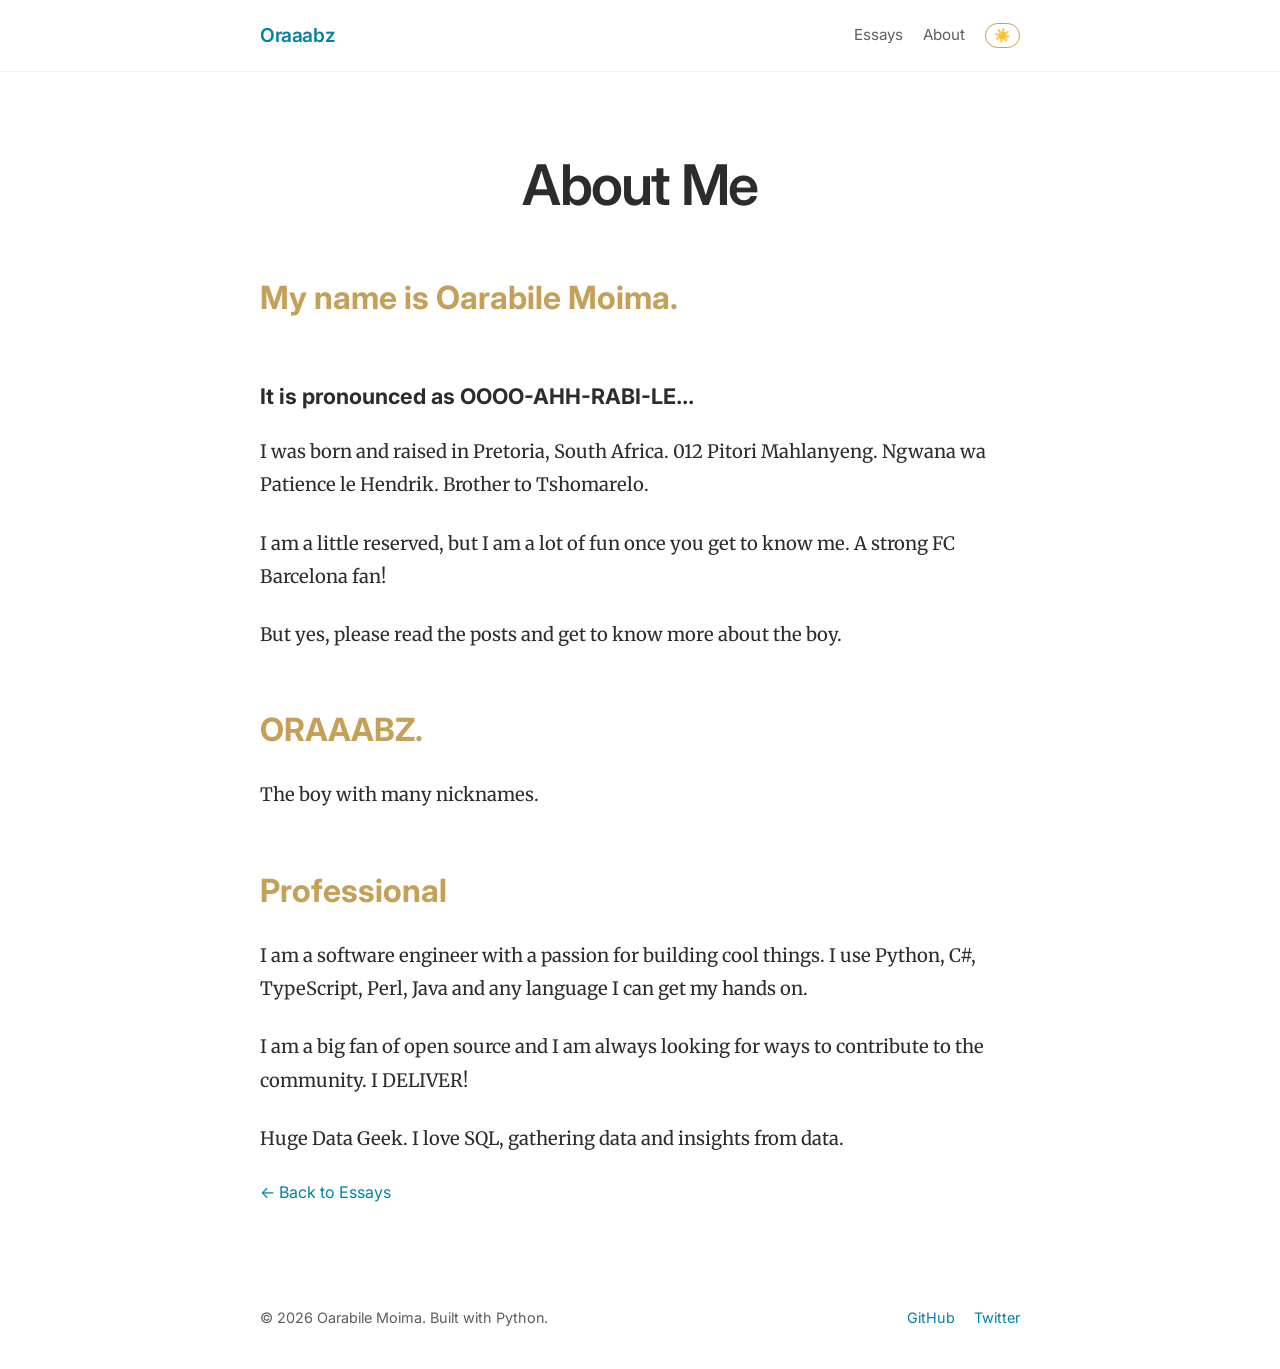
==== public/about.html @ a73c79f1 "Live" ====
<!DOCTYPE html>
<html lang="en">

<head>
    <meta charset="UTF-8">
    <meta name="viewport" content="width=device-width, initial-scale=1.0">
    <title>Oraaabz</title>
    <meta name="description" content="Oarabile Moima's public-facing GitHub Pages site.">
    <link
        href="https://fonts.googleapis.com/css2?family=Inter:wght@300;400;600&family=Merriweather:wght@300;400;700&display=swap"
        rel="stylesheet">
    <link rel="stylesheet" href="/static/css/style.css">
    <script>
        // Check for saved dark mode preference or use system preference
        const currentTheme = localStorage.getItem('theme');
        const systemPrefersDark = window.matchMedia('(prefers-color-scheme: dark)').matches;

        if (currentTheme === 'dark' || (!currentTheme && systemPrefersDark)) {
            document.documentElement.setAttribute('data-theme', 'dark');
        } else {
            document.documentElement.setAttribute('data-theme', 'light');
        }
    </script>
</head>

<body>
    <div class="site-wrapper">
        <header class="site-header glassmorphism">
            <div class="container header-inner">
                <a href="/" class="site-title">Oraaabz</a>
                <nav class="site-nav">
                    <a href="/" class="nav-link">Essays</a>
                    <a href="/about.html" class="nav-link">About</a>
                    <button id="theme-toggle" class="theme-toggle-btn" aria-label="Toggle Dark Mode">
                        <span class="sun-icon">☀️</span>
                        <span class="moon-icon">🌙</span>
                    </button>
                </nav>
            </div>
        </header>

        <main class="site-content">
            <div class="container fade-in">
                
<article class="post-full fade-in">
    <header class="post-header text-center">
        <div class="post-meta">
            <span class="post-date"></span>
            
        </div>
        <h1 class="post-title-main">About Me</h1>
        
    </header>

    <div class="post-body">
        <h2>My name is Oarabile Moima.</h2>
<h3>It is pronounced as OOOO-AHH-RABI-LE...</h3>
<p>I was born and raised in Pretoria, South Africa.
012 Pitori Mahlanyeng.
Ngwana wa Patience le Hendrik.
Brother to Tshomarelo.</p>
<p>I am a little reserved, but I am a lot of fun once you get to know me.
A strong FC Barcelona fan!</p>
<p>But yes, please read the posts and get to know more about the boy.</p>
<h2>ORAAABZ.</h2>
<p>The boy with many nicknames.</p>
<h2>Professional</h2>
<p>I am a software engineer with a passion for building cool things.
I use Python, C#, TypeScript, Perl, Java and any language I can get my hands on.</p>
<p>I am a big fan of open source and I am always looking for ways to contribute to the community.
I DELIVER!</p>
<p>Huge Data Geek.
I love SQL, gathering data and insights from data.</p>
    </div>
    
    <div class="post-footer">
        <a href="/" class="back-link"><span class="arrow">&larr;</span> Back to Essays</a>
    </div>
</article>

            </div>
        </main>

        <footer class="site-footer">
            <div class="container container-footer">
                <p>&copy; 2026 Oarabile Moima. Built with Python.</p>
                <div class="footer-links">
                    <a href="https://github.com/omoima">GitHub</a>
                    <a href="https://twitter.com/oraaabz">Twitter</a>
                </div>
            </div>
        </footer>
    </div>
    <script>
        const themeToggle = document.getElementById('theme-toggle');
        themeToggle.addEventListener('click', () => {
            let theme = document.documentElement.getAttribute('data-theme');
            let newTheme = theme === 'dark' ? 'light' : 'dark';
            document.documentElement.setAttribute('data-theme', newTheme);
            localStorage.setItem('theme', newTheme);
        });
    </script>
</body>

</html>
---- static/css/style.css ----
:root {
    /* Color Palette: Oraaabz Natural Light Theme */
    --bg-primary: #ffffff;          /* White Background */
    --bg-secondary: #fdfaf5;        /* Very light cream */
    --text-primary: #2c2c2c;        /* Soft Black */
    --text-secondary: #5e5e5e;      /* Soft Grey */
    --accent-gold: #c5a059;         /* Gold Accent */
    --accent-blue: #0081a7;         /* Caribbean Blue */
    --accent-terracotta: var(--accent-blue); /* Defaulting terracotta references to blue */
    
    --header-bg: rgba(255, 255, 255, 0.8);
    --border-color: rgba(0, 0, 0, 0.05);
    
    --font-ui: 'Inter', sans-serif;
    --font-reading: 'Merriweather', serif;
    --font-code: 'Menlo', 'Monaco', 'Courier New', monospace;
    
    --transition: all 0.3s cubic-bezier(0.25, 0.8, 0.25, 1);
}

[data-theme="dark"] {
    --bg-primary: #121010;
    --bg-secondary: #1f1b1a;
    --text-primary: #e8dfcd;
    --text-secondary: #9c9586;
    --accent-gold: #d4a350;
    --accent-blue: #48cae4;
    --accent-terracotta: var(--accent-blue);
    
    --header-bg: rgba(18, 16, 16, 0.8);
    --border-color: rgba(255, 255, 255, 0.05);
}

* {
    margin: 0;
    padding: 0;
    box-sizing: border-box;
}

body {
    background-color: var(--bg-primary);
    color: var(--text-primary);
    font-family: var(--font-ui);
    line-height: 1.6;
    -webkit-font-smoothing: antialiased;
}

a {
    color: var(--accent-terracotta);
    text-decoration: none;
    transition: var(--transition);
}

a:hover {
    color: var(--accent-gold);
}

.container {
    max-width: 800px;
    margin: 0 auto;
    padding: 0 20px;
}

/* Header & Glassmorphism */
.site-header {
    position: sticky;
    top: 0;
    z-index: 100;
    padding: 20px 0;
    border-bottom: 1px solid var(--border-color);
}

.glassmorphism {
    background: var(--header-bg);
    backdrop-filter: blur(12px);
    -webkit-backdrop-filter: blur(12px);
}

.header-inner {
    display: flex;
    justify-content: space-between;
    align-items: center;
}

.theme-toggle-btn {
    background: none;
    border: 1px solid var(--accent-gold);
    color: var(--text-primary);
    cursor: pointer;
    padding: 4px 8px;
    border-radius: 20px;
    display: flex;
    align-items: center;
    justify-content: center;
    transition: var(--transition);
}

.theme-toggle-btn:hover {
    background-color: var(--accent-gold);
    color: white;
}

[data-theme="light"] .moon-icon { display: none; }
[data-theme="dark"] .sun-icon { display: none; }

.site-title {
    font-size: 1.2rem;
    font-weight: 600;
    color: var(--accent-blue);
    letter-spacing: -0.02em;
}

.site-title .accent {
    color: var(--accent-terracotta);
}

.site-nav {
    display: flex;
    gap: 20px;
}

.nav-link {
    color: var(--text-secondary);
    font-size: 0.95rem;
}

.nav-link:hover {
    color: var(--text-primary);
}

/* Content & Hero */
.site-content {
    min-height: 80vh;
    padding: 60px 0;
}

.text-center {
    text-align: center;
}

.hero-section {
    margin-bottom: 60px;
}

.hero-title {
    font-size: 3rem;
    font-weight: 600;
    letter-spacing: -0.04em;
    margin-bottom: 10px;
    background: linear-gradient(90deg, var(--text-primary), var(--accent-gold));
    -webkit-background-clip: text;
    -webkit-text-fill-color: transparent;
}

.hero-subtitle {
    color: var(--text-secondary);
    font-size: 1.2rem;
}

/* Posts Grid */
.posts-grid {
    display: flex;
    flex-direction: column;
    gap: 30px;
}

.post-card {
    background: var(--bg-secondary);
    border-radius: 12px;
    border: 1px solid rgba(255, 255, 255, 0.03);
    overflow: hidden;
    transition: var(--transition);
}

.post-card:hover {
    transform: translateY(-4px);
    box-shadow: 0 10px 30px rgba(0, 0, 0, 0.3);
    border-color: rgba(196, 88, 59, 0.3); /* Terracotta subtle border */
}

.post-card-link {
    display: block;
    color: inherit;
}

.post-card-link:hover {
    color: inherit;
}

.post-card-content {
    padding: 30px;
}

.post-meta {
    font-size: 0.85rem;
    color: var(--text-secondary);
    text-transform: uppercase;
    letter-spacing: 0.05em;
    margin-bottom: 8px;
    display: block;
}

.post-title {
    font-size: 1.6rem;
    margin-bottom: 12px;
    font-weight: 600;
}

.post-excerpt {
    color: var(--text-secondary);
    margin-bottom: 20px;
}

.post-read-more {
    font-weight: 600;
    color: var(--accent-terracotta);
    font-size: 0.9rem;
    display: inline-flex;
    align-items: center;
}

.post-read-more .arrow {
    margin-left: 5px;
    transition: transform 0.2s ease;
}

.post-card:hover .arrow {
    transform: translateX(4px);
}

/* Single Post View */
.post-full {
    background: transparent;
}

.post-header {
    margin-bottom: 50px;
}

.post-title-main {
    font-size: 3.5rem;
    font-weight: 600;
    line-height: 1.2;
    margin: 20px 0;
    letter-spacing: -0.03em;
}

.post-tags-container {
    margin-left: 15px;
}

.post-tag {
    background: rgba(84, 106, 71, 0.2); /* Olive transparent */
    color: var(--accent-olive);
    padding: 4px 10px;
    border-radius: 4px;
    font-size: 0.75rem;
    font-weight: 600;
    margin-right: 5px;
}

.post-subtitle {
    font-size: 1.3rem;
    color: var(--text-secondary);
    font-family: var(--font-reading);
    font-style: italic;
}

.post-body {
    font-family: var(--font-reading);
    font-size: 1.15rem;
    line-height: 1.8;
}

.post-body p {
    margin-bottom: 25px;
}

.post-body h2, .post-body h3 {
    font-family: var(--font-ui);
    margin-top: 50px;
    margin-bottom: 20px;
}

.post-body h2 {
    font-size: 2rem;
    color: var(--accent-gold);
}

/* Code Highlighting */
.post-body pre {
    background: var(--mahogany) !important;
    padding: 20px;
    border-radius: 8px;
    overflow-x: auto;
    margin-bottom: 25px;
    font-family: var(--font-code);
    font-size: 0.9rem;
    border: 1px solid rgba(255,255,255,0.05);
}

.post-body code {
    background: rgba(255,255,255,0.1);
    padding: 2px 5px;
    border-radius: 3px;
    font-family: var(--font-code);
    font-size: 0.9em;
}

.post-body pre code {
    background: transparent;
    padding: 0;
}

/* Animations */
.fade-in {
    opacity: 0;
    animation: fadeIn 0.8s ease forwards;
}

.delay-1 {
    animation-delay: 0.1s;
}

.delay-2 {
    animation-delay: 0.2s;
}

@keyframes fadeIn {
    from {
        opacity: 0;
        transform: translateY(10px);
    }
    to {
        opacity: 1;
        transform: translateY(0);
    }
}

/* Footer */
.site-footer {
    padding: 40px 0;
    border-top: 1px solid rgba(255,255,255,0.05);
    text-align: center;
    color: var(--text-secondary);
    font-size: 0.9rem;
}

.container-footer {
    display: flex;
    justify-content: space-between;
    align-items: center;
}

.footer-links a {
    margin-left: 15px;
}

/* Syntax Highlight Colors (Pygments default override) */
.codehilite .k { color: var(--accent-terracotta); font-weight: bold; } /* Keyword */
.codehilite .s { color: var(--accent-gold); } /* String */
.codehilite .c { color: var(--text-secondary); font-style: italic; } /* Comment */
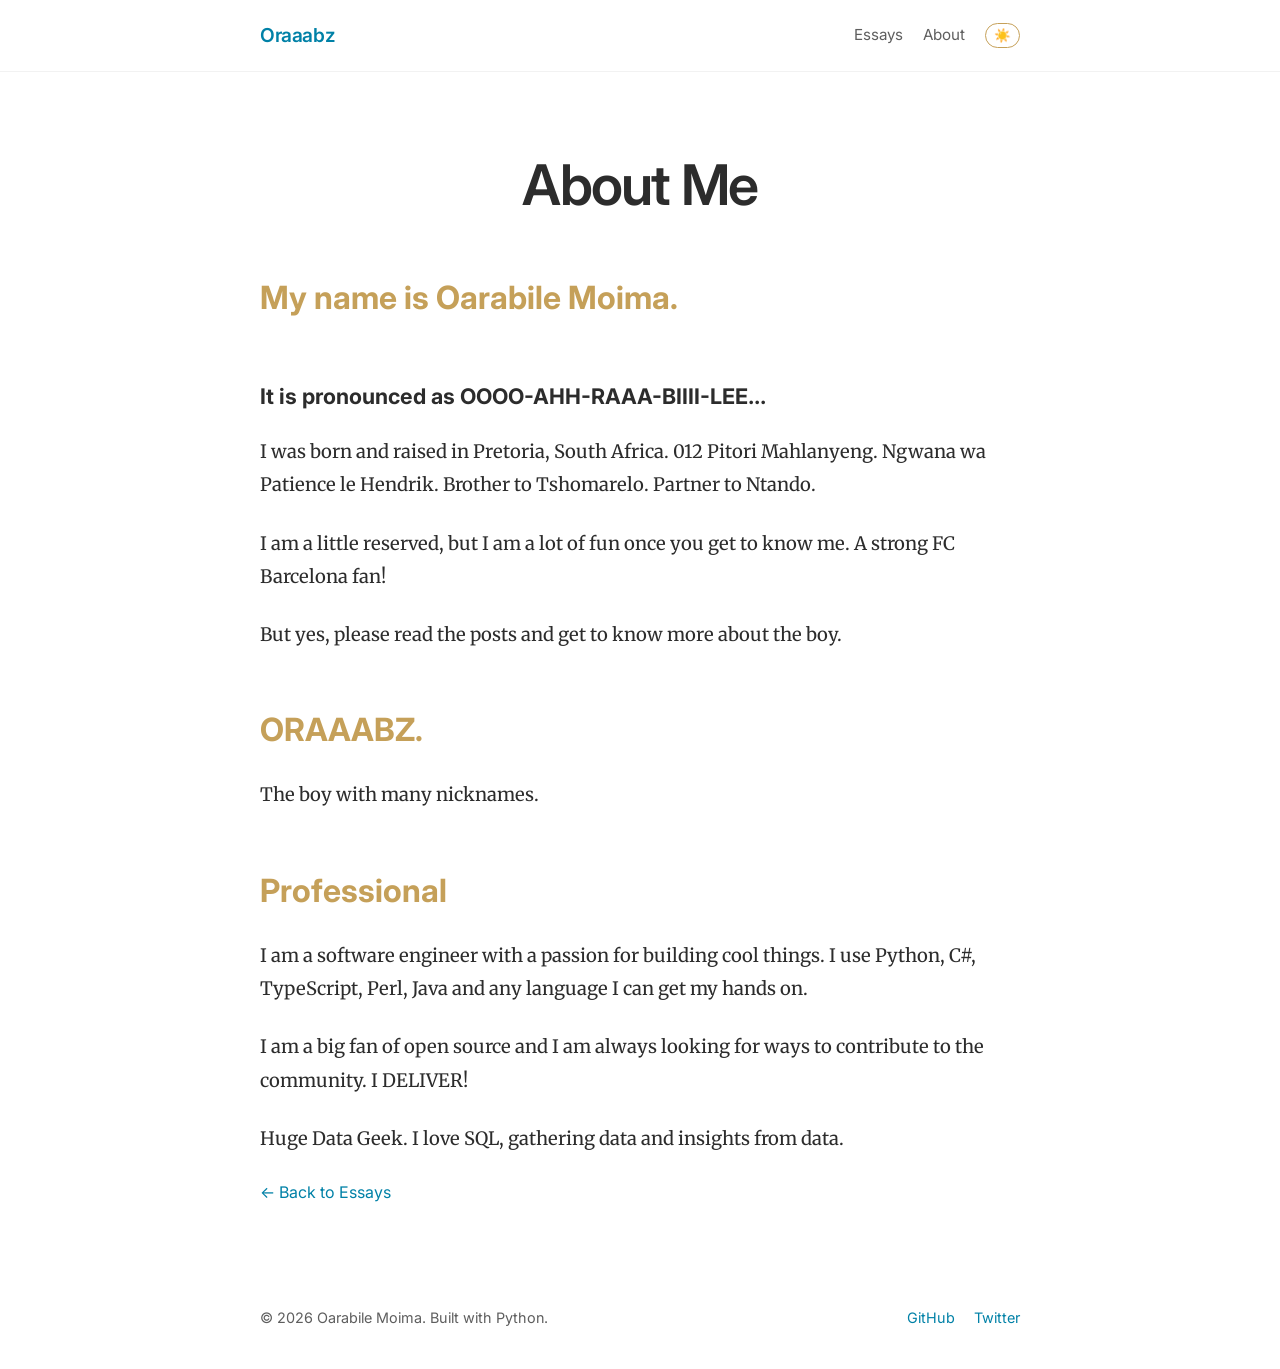
==== commit ef14d424: "MAMA <3 <3 <3" ====
--- a/public/about.html
+++ b/public/about.html
@@ -54,11 +54,12 @@
 
     <div class="post-body">
         <h2>My name is Oarabile Moima.</h2>
-<h3>It is pronounced as OOOO-AHH-RABI-LE...</h3>
+<h3>It is pronounced as OOOO-AHH-RAAA-BIIII-LEE...</h3>
 <p>I was born and raised in Pretoria, South Africa.
 012 Pitori Mahlanyeng.
 Ngwana wa Patience le Hendrik.
-Brother to Tshomarelo.</p>
+Brother to Tshomarelo.
+Partner to Ntando.</p>
 <p>I am a little reserved, but I am a lot of fun once you get to know me.
 A strong FC Barcelona fan!</p>
 <p>But yes, please read the posts and get to know more about the boy.</p>
